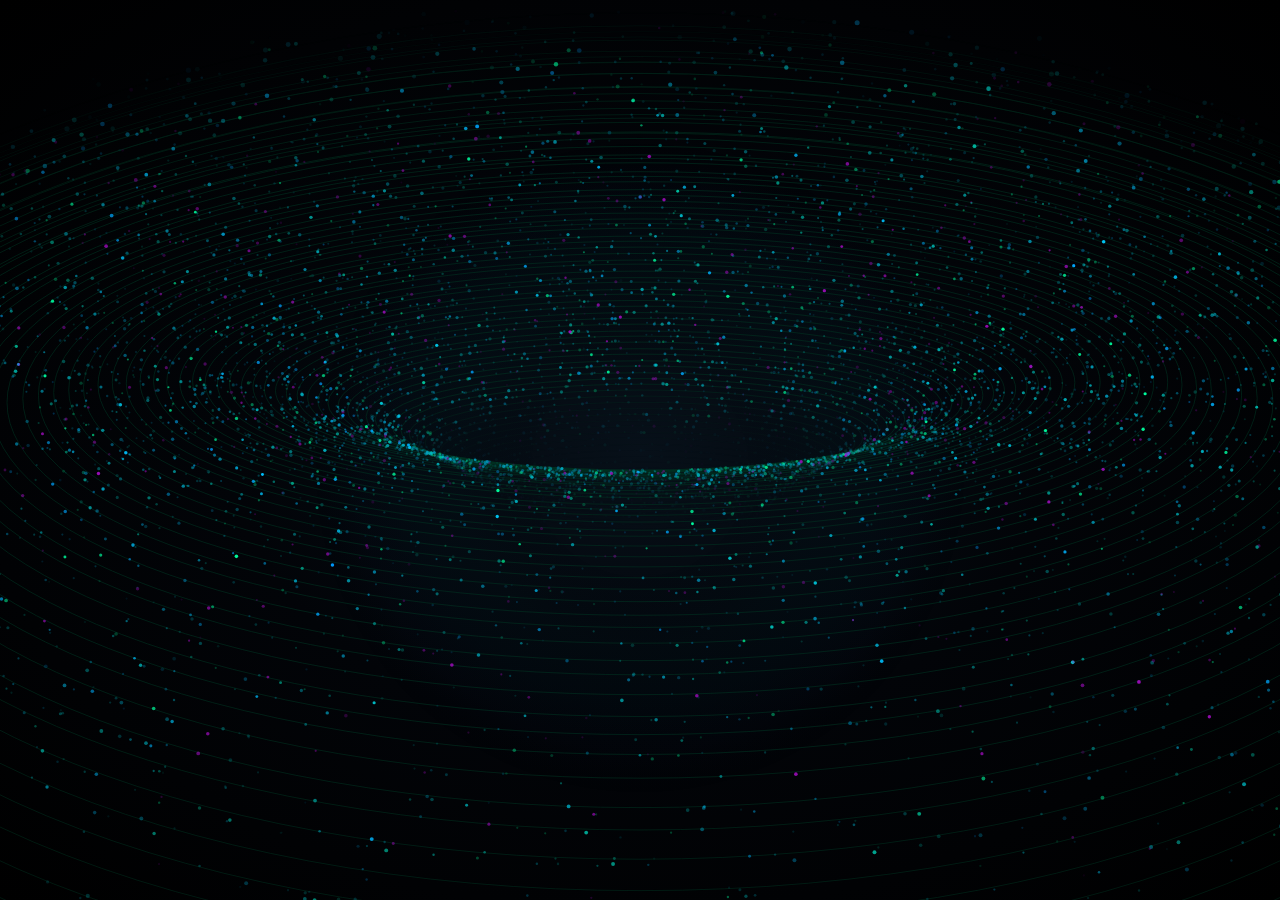
==== index.html @ e87ad93f "some comments added" ====
<!DOCTYPE html>
    <html lang="en">

    <head>
    <meta charset="UTF-8">

    <meta name="viewport" content="width=device-width, initial-scale=1.0">

    <title>Black Hole Space</title>

    <link rel="stylesheet" href="./style.css">
    </head>

    <body>

    <div id="space">

        <!-- Star field -->
        <canvas id="stars-canvas"></canvas>

        <!-- Black hole -->
        <black-hole>
        <canvas class="js-canvas"></canvas>
        </black-hole>

    </div>

    <script src="./script.js"></script>

    </body>

    </html>
---- style.css ----
html,
    body {
    width: 100%;
    height: 100%;

    margin: 0;
    padding: 0;

    overflow: hidden;

    background: #000;
    }

    #space {
    position: fixed;

    inset: 0;

    width: 100%;
    height: 100%;

    overflow: hidden;

    background:
        radial-gradient(ellipse at center,
        #071019 0%,
        #020408 45%,
        #000000 100%);
    }

    /*
    * Star layer
    */

    #stars-canvas {
    position: absolute;

    inset: 0;

    width: 100%;
    height: 100%;

    display: block;

    z-index: 0;

    pointer-events: none;
    }


    /*
    * Black hole layer
    */

    black-hole {
    position: absolute;

    inset: 0;

    width: 100%;
    height: 100%;

    display: block;

    overflow: hidden;

    z-index: 1;

    pointer-events: none;
    }

    black-hole canvas {
    display: block;

    width: 100%;
    height: 100%;
    }
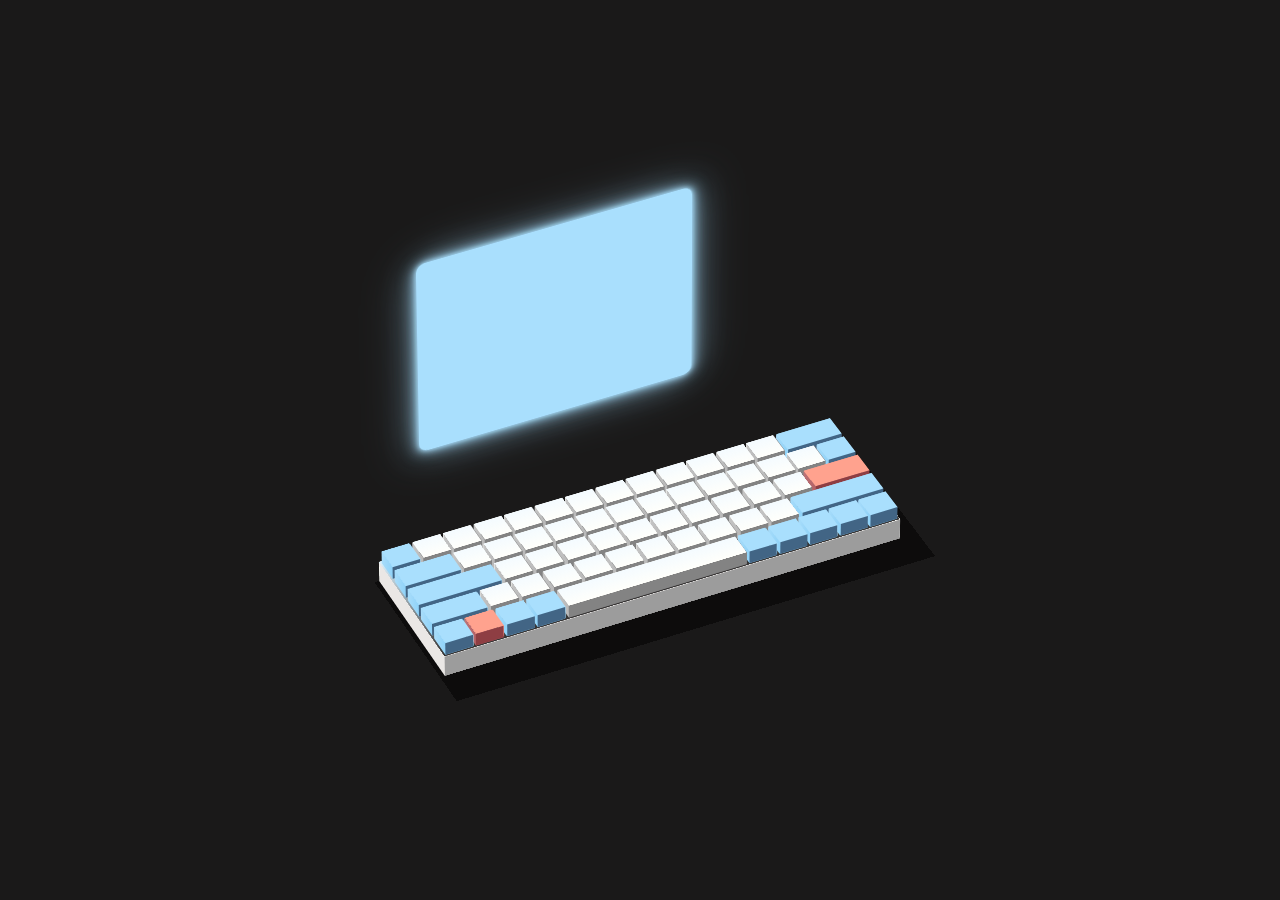
==== commit 3fe598a3: "seems good" ====
--- a/index.html
+++ b/index.html
@@ -1,32 +1,26 @@
 <!DOCTYPE html>
-    <html lang="en">
+<html lang="en">
+<head>
+  <meta charset="UTF-8">
+  <meta name="viewport" content="width=device-width, initial-scale=1.0">
+  <title>Keyboard - Type something</title>
+  <link rel="stylesheet" href="style.css">
+</head>
+<body>
+  <div class="main flex" id="m">
+    <div class="keyboard flex" id="k">
+      <div class="screen flex" id="s"></div>
+      <div class="keyboard__front face"></div>
+      <div class="keyboard__back face"></div>
+      <div class="keyboard__right face"></div>
+      <div class="keyboard__left face"></div>
+      <div class="keyboard__top face">
+        <div class="keys"><div class="key flex"><div class="key__front face--key-b3 face"></div><div class="key__back face--key-b1 face"></div><div class="key__right face--key-b1 face"></div><div class="key__left face--key-b2 face"></div><div class="key__top face--key-b1 face"></div><div class="key__bottom face--key-b2 face"></div></div><div class="key flex"><div class="key__front face"></div><div class="key__back face"></div><div class="key__right face"></div><div class="key__left face"></div><div class="key__top face"></div><div class="key__bottom face"></div></div><div class="key flex"><div class="key__front face"></div><div class="key__back face"></div><div class="key__right face"></div><div class="key__left face"></div><div class="key__top face"></div><div class="key__bottom face"></div></div><div class="key flex"><div class="key__front face"></div><div class="key__back face"></div><div class="key__right face"></div><div class="key__left face"></div><div class="key__top face"></div><div class="key__bottom face"></div></div><div class="key flex"><div class="key__front face"></div><div class="key__back face"></div><div class="key__right face"></div><div class="key__left face"></div><div class="key__top face"></div><div class="key__bottom face"></div></div><div class="key flex"><div class="key__front face"></div><div class="key__back face"></div><div class="key__right face"></div><div class="key__left face"></div><div class="key__top face"></div><div class="key__bottom face"></div></div><div class="key flex"><div class="key__front face"></div><div class="key__back face"></div><div class="key__right face"></div><div class="key__left face"></div><div class="key__top face"></div><div class="key__bottom face"></div></div><div class="key flex"><div class="key__front face"></div><div class="key__back face"></div><div class="key__right face"></div><div class="key__left face"></div><div class="key__top face"></div><div class="key__bottom face"></div></div><div class="key flex"><div class="key__front face"></div><div class="key__back face"></div><div class="key__right face"></div><div class="key__left face"></div><div class="key__top face"></div><div class="key__bottom face"></div></div><div class="key flex"><div class="key__front face"></div><div class="key__back face"></div><div class="key__right face"></div><div class="key__left face"></div><div class="key__top face"></div><div class="key__bottom face"></div></div><div class="key flex"><div class="key__front face"></div><div class="key__back face"></div><div class="key__right face"></div><div class="key__left face"></div><div class="key__top face"></div><div class="key__bottom face"></div></div><div class="key flex"><div class="key__front face"></div><div class="key__back face"></div><div class="key__right face"></div><div class="key__left face"></div><div class="key__top face"></div><div class="key__bottom face"></div></div><div class="key flex"><div class="key__front face"></div><div class="key__back face"></div><div class="key__right face"></div><div class="key__left face"></div><div class="key__top face"></div><div class="key__bottom face"></div></div><div class="key key--w2 flex"><div class="key__front key__front--w2 face--key-b3 face"></div><div class="key__back key__back--w2 face--key-b1 face"></div><div class="key__right key__right--w2 face--key-b1 face"></div><div class="key__left key__left--w2 face--key-b2 face"></div><div class="key__top key__top--w2 face--key-b1 face"></div><div class="key__bottom key__bottom--w2 face--key-b2 face"></div></div></div><div class="keys"><div class="key key--w2 flex"><div class="key__front key__front--w2 face--key-b3 face"></div><div class="key__back key__back--w2 face--key-b1 face"></div><div class="key__right key__right--w2 face--key-b1 face"></div><div class="key__left key__left--w2 face--key-b2 face"></div><div class="key__top key__top--w2 face--key-b1 face"></div><div class="key__bottom key__bottom--w2 face--key-b2 face"></div></div><div class="key flex"><div class="key__front face"></div><div class="key__back face"></div><div class="key__right face"></div><div class="key__left face"></div><div class="key__top face"></div><div class="key__bottom face"></div></div><div class="key flex"><div class="key__front face"></div><div class="key__back face"></div><div class="key__right face"></div><div class="key__left face"></div><div class="key__top face"></div><div class="key__bottom face"></div></div><div class="key flex"><div class="key__front face"></div><div class="key__back face"></div><div class="key__right face"></div><div class="key__left face"></div><div class="key__top face"></div><div class="key__bottom face"></div></div><div class="key flex"><div class="key__front face"></div><div class="key__back face"></div><div class="key__right face"></div><div class="key__left face"></div><div class="key__top face"></div><div class="key__bottom face"></div></div><div class="key flex"><div class="key__front face"></div><div class="key__back face"></div><div class="key__right face"></div><div class="key__left face"></div><div class="key__top face"></div><div class="key__bottom face"></div></div><div class="key flex"><div class="key__front face"></div><div class="key__back face"></div><div class="key__right face"></div><div class="key__left face"></div><div class="key__top face"></div><div class="key__bottom face"></div></div><div class="key flex"><div class="key__front face"></div><div class="key__back face"></div><div class="key__right face"></div><div class="key__left face"></div><div class="key__top face"></div><div class="key__bottom face"></div></div><div class="key flex"><div class="key__front face"></div><div class="key__back face"></div><div class="key__right face"></div><div class="key__left face"></div><div class="key__top face"></div><div class="key__bottom face"></div></div><div class="key flex"><div class="key__front face"></div><div class="key__back face"></div><div class="key__right face"></div><div class="key__left face"></div><div class="key__top face"></div><div class="key__bottom face"></div></div><div class="key flex"><div class="key__front face"></div><div class="key__back face"></div><div class="key__right face"></div><div class="key__left face"></div><div class="key__top face"></div><div class="key__bottom face"></div></div><div class="key flex"><div class="key__front face"></div><div class="key__back face"></div><div class="key__right face"></div><div class="key__left face"></div><div class="key__top face"></div><div class="key__bottom face"></div></div><div class="key flex"><div class="key__front face"></div><div class="key__back face"></div><div class="key__right face"></div><div class="key__left face"></div><div class="key__top face"></div><div class="key__bottom face"></div></div><div class="key flex"><div class="key__front face--key-b3 face"></div><div class="key__back face--key-b1 face"></div><div class="key__right face--key-b1 face"></div><div class="key__left face--key-b2 face"></div><div class="key__top face--key-b1 face"></div><div class="key__bottom face--key-b2 face"></div></div></div><div class="keys"><div class="key key--w3 flex"><div class="key__front key__front--w3 face--key-b3 face"></div><div class="key__back key__back--w3 face--key-b1 face"></div><div class="key__right key__right--w3 face--key-b1 face"></div><div class="key__left key__left--w3 face--key-b2 face"></div><div class="key__top key__top--w3 face--key-b1 face"></div><div class="key__bottom key__bottom--w3 face--key-b2 face"></div></div><div class="key flex"><div class="key__front face"></div><div class="key__back face"></div><div class="key__right face"></div><div class="key__left face"></div><div class="key__top face"></div><div class="key__bottom face"></div></div><div class="key flex"><div class="key__front face"></div><div class="key__back face"></div><div class="key__right face"></div><div class="key__left face"></div><div class="key__top face"></div><div class="key__bottom face"></div></div><div class="key flex"><div class="key__front face"></div><div class="key__back face"></div><div class="key__right face"></div><div class="key__left face"></div><div class="key__top face"></div><div class="key__bottom face"></div></div><div class="key flex"><div class="key__front face"></div><div class="key__back face"></div><div class="key__right face"></div><div class="key__left face"></div><div class="key__top face"></div><div class="key__bottom face"></div></div><div class="key flex"><div class="key__front face"></div><div class="key__back face"></div><div class="key__right face"></div><div class="key__left face"></div><div class="key__top face"></div><div class="key__bottom face"></div></div><div class="key flex"><div class="key__front face"></div><div class="key__back face"></div><div class="key__right face"></div><div class="key__left face"></div><div class="key__top face"></div><div class="key__bottom face"></div></div><div class="key flex"><div class="key__front face"></div><div class="key__back face"></div><div class="key__right face"></div><div class="key__left face"></div><div class="key__top face"></div><div class="key__bottom face"></div></div><div class="key flex"><div class="key__front face"></div><div class="key__back face"></div><div class="key__right face"></div><div class="key__left face"></div><div class="key__top face"></div><div class="key__bottom face"></div></div><div class="key flex"><div class="key__front face"></div><div class="key__back face"></div><div class="key__right face"></div><div class="key__left face"></div><div class="key__top face"></div><div class="key__bottom face"></div></div><div class="key flex"><div class="key__front face"></div><div class="key__back face"></div><div class="key__right face"></div><div class="key__left face"></div><div class="key__top face"></div><div class="key__bottom face"></div></div><div class="key key--w2 flex"><div class="key__front key__front--w2 face--key-o3 face"></div><div class="key__back key__back--w2 face--key-o1 face"></div><div class="key__right key__right--w2 face--key-o1 face"></div><div class="key__left key__left--w2 face--key-o2 face"></div><div class="key__top key__top--w2 face--key-o1 face"></div><div class="key__bottom key__bottom--w2 face--key-o2 face"></div></div></div><div class="keys"><div class="key key--w2 flex"><div class="key__front key__front--w2 face--key-b3 face"></div><div class="key__back key__back--w2 face--key-b1 face"></div><div class="key__right key__right--w2 face--key-b1 face"></div><div class="key__left key__left--w2 face--key-b2 face"></div><div class="key__top key__top--w2 face--key-b1 face"></div><div class="key__bottom key__bottom--w2 face--key-b2 face"></div></div><div class="key flex"><div class="key__front face"></div><div class="key__back face"></div><div class="key__right face"></div><div class="key__left face"></div><div class="key__top face"></div><div class="key__bottom face"></div></div><div class="key flex"><div class="key__front face"></div><div class="key__back face"></div><div class="key__right face"></div><div class="key__left face"></div><div class="key__top face"></div><div class="key__bottom face"></div></div><div class="key flex"><div class="key__front face"></div><div class="key__back face"></div><div class="key__right face"></div><div class="key__left face"></div><div class="key__top face"></div><div class="key__bottom face"></div></div><div class="key flex"><div class="key__front face"></div><div class="key__back face"></div><div class="key__right face"></div><div class="key__left face"></div><div class="key__top face"></div><div class="key__bottom face"></div></div><div class="key flex"><div class="key__front face"></div><div class="key__back face"></div><div class="key__right face"></div><div class="key__left face"></div><div class="key__top face"></div><div class="key__bottom face"></div></div><div class="key flex"><div class="key__front face"></div><div class="key__back face"></div><div class="key__right face"></div><div class="key__left face"></div><div class="key__top face"></div><div class="key__bottom face"></div></div><div class="key flex"><div class="key__front face"></div><div class="key__back face"></div><div class="key__right face"></div><div class="key__left face"></div><div class="key__top face"></div><div class="key__bottom face"></div></div><div class="key flex"><div class="key__front face"></div><div class="key__back face"></div><div class="key__right face"></div><div class="key__left face"></div><div class="key__top face"></div><div class="key__bottom face"></div></div><div class="key flex"><div class="key__front face"></div><div class="key__back face"></div><div class="key__right face"></div><div class="key__left face"></div><div class="key__top face"></div><div class="key__bottom face"></div></div><div class="key flex"><div class="key__front face"></div><div class="key__back face"></div><div class="key__right face"></div><div class="key__left face"></div><div class="key__top face"></div><div class="key__bottom face"></div></div><div class="key key--w3 flex"><div class="key__front key__front--w3 face--key-b3 face"></div><div class="key__back key__back--w3 face--key-b1 face"></div><div class="key__right key__right--w3 face--key-b1 face"></div><div class="key__left key__left--w3 face--key-b2 face"></div><div class="key__top key__top--w3 face--key-b1 face"></div><div class="key__bottom key__bottom--w3 face--key-b2 face"></div></div></div><div class="keys"><div class="key flex"><div class="key__front face--key-b3 face"></div><div class="key__back face--key-b1 face"></div><div class="key__right face--key-b1 face"></div><div class="key__left face--key-b2 face"></div><div class="key__top face--key-b1 face"></div><div class="key__bottom face--key-b2 face"></div></div><div class="key flex"><div class="key__front face--key-o3 face"></div><div class="key__back face--key-o1 face"></div><div class="key__right face--key-o1 face"></div><div class="key__left face--key-o2 face"></div><div class="key__top face--key-o1 face"></div><div class="key__bottom face--key-o2 face"></div></div><div class="key flex"><div class="key__front face--key-b3 face"></div><div class="key__back face--key-b1 face"></div><div class="key__right face--key-b1 face"></div><div class="key__left face--key-b2 face"></div><div class="key__top face--key-b1 face"></div><div class="key__bottom face--key-b2 face"></div></div><div class="key flex"><div class="key__front face--key-b3 face"></div><div class="key__back face--key-b1 face"></div><div class="key__right face--key-b1 face"></div><div class="key__left face--key-b2 face"></div><div class="key__top face--key-b1 face"></div><div class="key__bottom face--key-b2 face"></div></div><div class="key key--w6 flex"><div class="key__front key__front--w6 face"></div><div class="key__back key__back--w6 face"></div><div class="key__right key__right--w6 face"></div><div class="key__left key__left--w6 face"></div><div class="key__top key__top--w6 face"></div><div class="key__bottom key__bottom--w6 face"></div></div><div class="key flex"><div class="key__front face--key-b3 face"></div><div class="key__back face--key-b1 face"></div><div class="key__right face--key-b1 face"></div><div class="key__left face--key-b2 face"></div><div class="key__top face--key-b1 face"></div><div class="key__bottom face--key-b2 face"></div></div><div class="key flex"><div class="key__front face--key-b3 face"></div><div class="key__back face--key-b1 face"></div><div class="key__right face--key-b1 face"></div><div class="key__left face--key-b2 face"></div><div class="key__top face--key-b1 face"></div><div class="key__bottom face--key-b2 face"></div></div><div class="key flex"><div class="key__front face--key-b3 face"></div><div class="key__back face--key-b1 face"></div><div class="key__right face--key-b1 face"></div><div class="key__left face--key-b2 face"></div><div class="key__top face--key-b1 face"></div><div class="key__bottom face--key-b2 face"></div></div><div class="key flex"><div class="key__front face--key-b3 face"></div><div class="key__back face--key-b1 face"></div><div class="key__right face--key-b1 face"></div><div class="key__left face--key-b2 face"></div><div class="key__top face--key-b1 face"></div><div class="key__bottom face--key-b2 face"></div></div><div class="key flex"><div class="key__front face--key-b3 face"></div><div class="key__back face--key-b1 face"></div><div class="key__right face--key-b1 face"></div><div class="key__left face--key-b2 face"></div><div class="key__top face--key-b1 face"></div><div class="key__bottom face--key-b2 face"></div></div></div>
+      </div>
+      <div class="keyboard__bottom face"></div>
+    </div>
+  </div>
+  <script src="script.js"></script>
+</body>
+</html>
 
-    <head>
-    <meta charset="UTF-8">
-
-    <meta name="viewport" content="width=device-width, initial-scale=1.0">
-
-    <title>Black Hole Space</title>
-
-    <link rel="stylesheet" href="./style.css">
-    </head>
-
-    <body>
-
-    <div id="space">
-
-        <!-- Star field -->
-        <canvas id="stars-canvas"></canvas>
-
-        <!-- Black hole -->
-        <black-hole>
-        <canvas class="js-canvas"></canvas>
-        </black-hole>
-
-    </div>
-
-    <script src="./script.js"></script>
-
-    </body>
-
-    </html>
--- a/style.css
+++ b/style.css
@@ -1,77 +1,51 @@
-html,
-    body {
-    width: 100%;
-    height: 100%;
+/* Compiled from the original CodePen SCSS without changing its design. */
+*, *::after, *::before { margin: 0; padding: 0; box-sizing: border-box; transform-style: preserve-3d; }
+body { width: 100%; height: 100vh; display: flex; justify-content: center; align-items: center; background-color: #1a1919; overflow: hidden; font-family: sans-serif; font-weight: bolder; color: rgba(7, 71, 76, 0.7); text-transform: uppercase; letter-spacing: 2px; }
+.main { width: 800px; height: 600px; position: relative; cursor: pointer; margin-top: 200px; }
+@media(max-width: 1000px){ .main{ transform: scale(.75); } }
+@media(max-width: 800px){ .main{ transform: scale(.5); } }
+@media(max-width: 700px){ .main{ transform: scale(.4); } }
+@media(max-width: 500px){ .main{ transform: scale(.3); } }
+.flex { display: flex; justify-content: center; align-items: center; }
+.face { position: absolute; }
+.screen { width: 303.030303px; height: 240px; transform: translateZ(100px) translateY(-200px) translateZ(50px) rotateX(270deg); background-color: #A9DFFD; border-radius: 10px; box-shadow: 0 0 5px rgba(169,223,253,.8),0 0 10px rgba(169,223,253,.7),0 0 15px rgba(169,223,253,.6),0 0 20px rgba(169,223,253,.5),0 0 40px rgba(169,223,253,.4),0 0 60px rgba(169,223,253,.3); animation: screen 1s ease-in alternate infinite; }
+.keyboard { width: 500px; height: 160px; transform: perspective(10000px) rotateX(50deg) rotateZ(-25deg); }
+.keyboard__front { width: 500px; height: 25px; transform: rotateX(-90deg) translateZ(80px); background-color: #9C9C9C; }
+.keyboard__back { width: 500px; height: 25px; transform: rotateX(90deg) translateZ(80px); background-color: #FFFFFB; }
+.keyboard__top { display:flex; flex-direction:column; justify-content:space-around; width:500px; height:160px; transform:rotateY(0deg) translateZ(12.5px); background-image:linear-gradient(to bottom,#dbf2fe,#343232); }
+.keyboard__bottom { width:500px; height:160px; transform:rotateY(180deg) translateZ(12.5px); background-color:#EAE7E5; box-shadow:-20px 40px 0 #0d0c0c,0 40px 0 #0d0c0c,5px 0 0 #0d0c0c,5px 40px 0 #0d0c0c; }
+.keyboard__right { width:25px; height:160px; transform:rotateY(90deg) translateZ(250px); background-color:#FFFFFB; }
+.keyboard__left { width:25px; height:160px; transform:rotateY(90deg) translateZ(-250px); background-color:#EAE7E5; }
+.keys { display:flex; justify-content:space-between; flex-wrap:wrap; width:100%; transform:translateZ(7.5px); padding:0 2px; }
+.key { width:30px; height:27px; transition:.05s ease; }
+.key--w2 { width:60px; }
+.key--w3 { width:90px; }
+.key--w6 { width:195px; }
+.key__front { width:30px; height:15px; transform:rotateX(-90deg) translateZ(13.5px); background-color:#838383; }
+.key__front--w2 { width:60px; }.key__front--w3 { width:90px; }.key__front--w6 { width:195px; }
+.key__back { width:30px; height:15px; transform:rotateX(90deg) translateZ(13.5px); background-color:#FFFFFB; }
+.key__back--w2 { width:60px; }.key__back--w3 { width:90px; }.key__back--w6 { width:195px; }
+.key__top { width:30px; height:27px; transform:rotateY(0deg) translateZ(7.5px); background-color:#FFFFFB; background-image:linear-gradient(to bottom,#f4fbff,#FFFFFB); }
+.key__top--w2 { width:60px; }.key__top--w3 { width:90px; }.key__top--w6 { width:195px; }
+.key__bottom { width:30px; height:27px; transform:rotateY(180deg) translateZ(7.5px); background-color:#838383; }
+.key__bottom--w2 { width:60px; }.key__bottom--w3 { width:90px; }.key__bottom--w6 { width:195px; }
+.key__right { width:15px; height:27px; transform:rotateY(90deg) translateZ(15px); background-color:#838383; }
+.key__right--w2 { transform:rotateY(90deg) translateZ(30px); }.key__right--w3 { transform:rotateY(90deg) translateZ(45px); }.key__right--w6 { transform:rotateY(90deg) translateZ(97.5px); }
+.key__left { width:15px; height:27px; transform:rotateY(90deg) translateZ(-15px); background-image:linear-gradient(to bottom,#c5c5c5,#b8b8b8); }
+.key__left--w2 { transform:rotateY(90deg) translateZ(-30px); }.key__left--w3 { transform:rotateY(90deg) translateZ(-45px); }.key__left--w6 { transform:rotateY(90deg) translateZ(-97.5px); }
+.face--key-b1 { background:#A9DFFD; }
+.face--key-b2 { background-image:linear-gradient(to bottom,#a7dcfa,#8FD2F8); }
+.face--key-b3 { background-color:#426585; }
+.face--key-o1 { background:#FFA28E; }
+.face--key-o2 { background-image:linear-gradient(to bottom,#bc7377,#B46266); }
+.face--key-o3 { background-color:#8E3E43; }
+.key--down { display:flex; justify-content:center; align-items:center; transform:translateZ(-5px); transition:.05s ease; }
+.key--down > .key__top { background:#ffccc1; }
+.screen {
+    user-select: none;
+    -webkit-user-select: none;
+    -moz-user-select: none;
+    -ms-user-select: none;
+}
+@keyframes screen { 0%,90%,96%{background-color:#A9DFFD;} 93%,100%{background-color:rgba(143,210,248,.8);} }
 
-    margin: 0;
-    padding: 0;
-
-    overflow: hidden;
-
-    background: #000;
-    }
-
-    #space {
-    position: fixed;
-
-    inset: 0;
-
-    width: 100%;
-    height: 100%;
-
-    overflow: hidden;
-
-    background:
-        radial-gradient(ellipse at center,
-        #071019 0%,
-        #020408 45%,
-        #000000 100%);
-    }
-
-    /*
-    * Star layer
-    */
-
-    #stars-canvas {
-    position: absolute;
-
-    inset: 0;
-
-    width: 100%;
-    height: 100%;
-
-    display: block;
-
-    z-index: 0;
-
-    pointer-events: none;
-    }
-
-
-    /*
-    * Black hole layer
-    */
-
-    black-hole {
-    position: absolute;
-
-    inset: 0;
-
-    width: 100%;
-    height: 100%;
-
-    display: block;
-
-    overflow: hidden;
-
-    z-index: 1;
-
-    pointer-events: none;
-    }
-
-    black-hole canvas {
-    display: block;
-
-    width: 100%;
-    height: 100%;
-    }
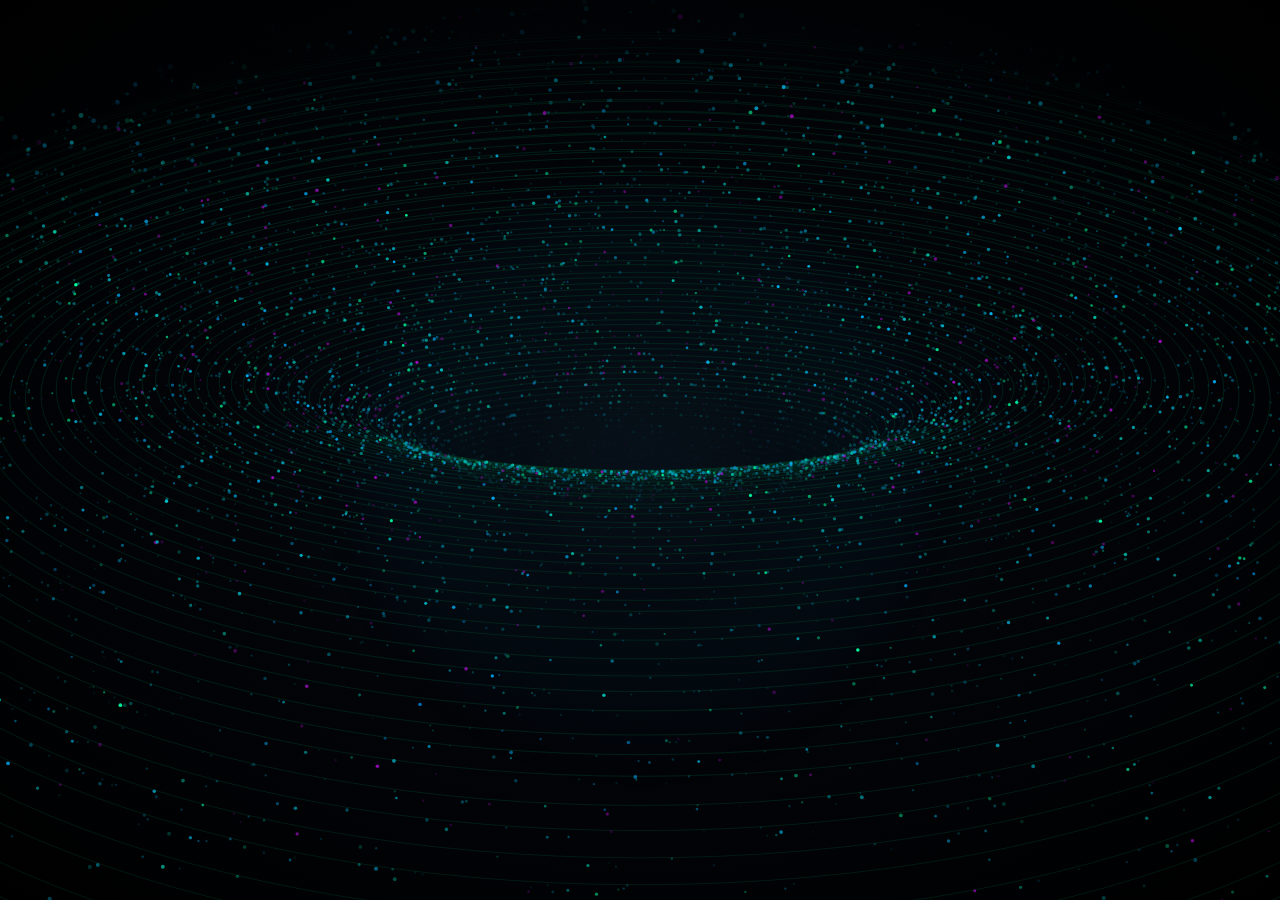
==== commit fbf7b731: "unused deps removed" ====
--- a/index.html
+++ b/index.html
@@ -1,26 +1,32 @@
 <!DOCTYPE html>
-<html lang="en">
-<head>
-  <meta charset="UTF-8">
-  <meta name="viewport" content="width=device-width, initial-scale=1.0">
-  <title>Keyboard - Type something</title>
-  <link rel="stylesheet" href="style.css">
-</head>
-<body>
-  <div class="main flex" id="m">
-    <div class="keyboard flex" id="k">
-      <div class="screen flex" id="s"></div>
-      <div class="keyboard__front face"></div>
-      <div class="keyboard__back face"></div>
-      <div class="keyboard__right face"></div>
-      <div class="keyboard__left face"></div>
-      <div class="keyboard__top face">
-        <div class="keys"><div class="key flex"><div class="key__front face--key-b3 face"></div><div class="key__back face--key-b1 face"></div><div class="key__right face--key-b1 face"></div><div class="key__left face--key-b2 face"></div><div class="key__top face--key-b1 face"></div><div class="key__bottom face--key-b2 face"></div></div><div class="key flex"><div class="key__front face"></div><div class="key__back face"></div><div class="key__right face"></div><div class="key__left face"></div><div class="key__top face"></div><div class="key__bottom face"></div></div><div class="key flex"><div class="key__front face"></div><div class="key__back face"></div><div class="key__right face"></div><div class="key__left face"></div><div class="key__top face"></div><div class="key__bottom face"></div></div><div class="key flex"><div class="key__front face"></div><div class="key__back face"></div><div class="key__right face"></div><div class="key__left face"></div><div class="key__top face"></div><div class="key__bottom face"></div></div><div class="key flex"><div class="key__front face"></div><div class="key__back face"></div><div class="key__right face"></div><div class="key__left face"></div><div class="key__top face"></div><div class="key__bottom face"></div></div><div class="key flex"><div class="key__front face"></div><div class="key__back face"></div><div class="key__right face"></div><div class="key__left face"></div><div class="key__top face"></div><div class="key__bottom face"></div></div><div class="key flex"><div class="key__front face"></div><div class="key__back face"></div><div class="key__right face"></div><div class="key__left face"></div><div class="key__top face"></div><div class="key__bottom face"></div></div><div class="key flex"><div class="key__front face"></div><div class="key__back face"></div><div class="key__right face"></div><div class="key__left face"></div><div class="key__top face"></div><div class="key__bottom face"></div></div><div class="key flex"><div class="key__front face"></div><div class="key__back face"></div><div class="key__right face"></div><div class="key__left face"></div><div class="key__top face"></div><div class="key__bottom face"></div></div><div class="key flex"><div class="key__front face"></div><div class="key__back face"></div><div class="key__right face"></div><div class="key__left face"></div><div class="key__top face"></div><div class="key__bottom face"></div></div><div class="key flex"><div class="key__front face"></div><div class="key__back face"></div><div class="key__right face"></div><div class="key__left face"></div><div class="key__top face"></div><div class="key__bottom face"></div></div><div class="key flex"><div class="key__front face"></div><div class="key__back face"></div><div class="key__right face"></div><div class="key__left face"></div><div class="key__top face"></div><div class="key__bottom face"></div></div><div class="key flex"><div class="key__front face"></div><div class="key__back face"></div><div class="key__right face"></div><div class="key__left face"></div><div class="key__top face"></div><div class="key__bottom face"></div></div><div class="key key--w2 flex"><div class="key__front key__front--w2 face--key-b3 face"></div><div class="key__back key__back--w2 face--key-b1 face"></div><div class="key__right key__right--w2 face--key-b1 face"></div><div class="key__left key__left--w2 face--key-b2 face"></div><div class="key__top key__top--w2 face--key-b1 face"></div><div class="key__bottom key__bottom--w2 face--key-b2 face"></div></div></div><div class="keys"><div class="key key--w2 flex"><div class="key__front key__front--w2 face--key-b3 face"></div><div class="key__back key__back--w2 face--key-b1 face"></div><div class="key__right key__right--w2 face--key-b1 face"></div><div class="key__left key__left--w2 face--key-b2 face"></div><div class="key__top key__top--w2 face--key-b1 face"></div><div class="key__bottom key__bottom--w2 face--key-b2 face"></div></div><div class="key flex"><div class="key__front face"></div><div class="key__back face"></div><div class="key__right face"></div><div class="key__left face"></div><div class="key__top face"></div><div class="key__bottom face"></div></div><div class="key flex"><div class="key__front face"></div><div class="key__back face"></div><div class="key__right face"></div><div class="key__left face"></div><div class="key__top face"></div><div class="key__bottom face"></div></div><div class="key flex"><div class="key__front face"></div><div class="key__back face"></div><div class="key__right face"></div><div class="key__left face"></div><div class="key__top face"></div><div class="key__bottom face"></div></div><div class="key flex"><div class="key__front face"></div><div class="key__back face"></div><div class="key__right face"></div><div class="key__left face"></div><div class="key__top face"></div><div class="key__bottom face"></div></div><div class="key flex"><div class="key__front face"></div><div class="key__back face"></div><div class="key__right face"></div><div class="key__left face"></div><div class="key__top face"></div><div class="key__bottom face"></div></div><div class="key flex"><div class="key__front face"></div><div class="key__back face"></div><div class="key__right face"></div><div class="key__left face"></div><div class="key__top face"></div><div class="key__bottom face"></div></div><div class="key flex"><div class="key__front face"></div><div class="key__back face"></div><div class="key__right face"></div><div class="key__left face"></div><div class="key__top face"></div><div class="key__bottom face"></div></div><div class="key flex"><div class="key__front face"></div><div class="key__back face"></div><div class="key__right face"></div><div class="key__left face"></div><div class="key__top face"></div><div class="key__bottom face"></div></div><div class="key flex"><div class="key__front face"></div><div class="key__back face"></div><div class="key__right face"></div><div class="key__left face"></div><div class="key__top face"></div><div class="key__bottom face"></div></div><div class="key flex"><div class="key__front face"></div><div class="key__back face"></div><div class="key__right face"></div><div class="key__left face"></div><div class="key__top face"></div><div class="key__bottom face"></div></div><div class="key flex"><div class="key__front face"></div><div class="key__back face"></div><div class="key__right face"></div><div class="key__left face"></div><div class="key__top face"></div><div class="key__bottom face"></div></div><div class="key flex"><div class="key__front face"></div><div class="key__back face"></div><div class="key__right face"></div><div class="key__left face"></div><div class="key__top face"></div><div class="key__bottom face"></div></div><div class="key flex"><div class="key__front face--key-b3 face"></div><div class="key__back face--key-b1 face"></div><div class="key__right face--key-b1 face"></div><div class="key__left face--key-b2 face"></div><div class="key__top face--key-b1 face"></div><div class="key__bottom face--key-b2 face"></div></div></div><div class="keys"><div class="key key--w3 flex"><div class="key__front key__front--w3 face--key-b3 face"></div><div class="key__back key__back--w3 face--key-b1 face"></div><div class="key__right key__right--w3 face--key-b1 face"></div><div class="key__left key__left--w3 face--key-b2 face"></div><div class="key__top key__top--w3 face--key-b1 face"></div><div class="key__bottom key__bottom--w3 face--key-b2 face"></div></div><div class="key flex"><div class="key__front face"></div><div class="key__back face"></div><div class="key__right face"></div><div class="key__left face"></div><div class="key__top face"></div><div class="key__bottom face"></div></div><div class="key flex"><div class="key__front face"></div><div class="key__back face"></div><div class="key__right face"></div><div class="key__left face"></div><div class="key__top face"></div><div class="key__bottom face"></div></div><div class="key flex"><div class="key__front face"></div><div class="key__back face"></div><div class="key__right face"></div><div class="key__left face"></div><div class="key__top face"></div><div class="key__bottom face"></div></div><div class="key flex"><div class="key__front face"></div><div class="key__back face"></div><div class="key__right face"></div><div class="key__left face"></div><div class="key__top face"></div><div class="key__bottom face"></div></div><div class="key flex"><div class="key__front face"></div><div class="key__back face"></div><div class="key__right face"></div><div class="key__left face"></div><div class="key__top face"></div><div class="key__bottom face"></div></div><div class="key flex"><div class="key__front face"></div><div class="key__back face"></div><div class="key__right face"></div><div class="key__left face"></div><div class="key__top face"></div><div class="key__bottom face"></div></div><div class="key flex"><div class="key__front face"></div><div class="key__back face"></div><div class="key__right face"></div><div class="key__left face"></div><div class="key__top face"></div><div class="key__bottom face"></div></div><div class="key flex"><div class="key__front face"></div><div class="key__back face"></div><div class="key__right face"></div><div class="key__left face"></div><div class="key__top face"></div><div class="key__bottom face"></div></div><div class="key flex"><div class="key__front face"></div><div class="key__back face"></div><div class="key__right face"></div><div class="key__left face"></div><div class="key__top face"></div><div class="key__bottom face"></div></div><div class="key flex"><div class="key__front face"></div><div class="key__back face"></div><div class="key__right face"></div><div class="key__left face"></div><div class="key__top face"></div><div class="key__bottom face"></div></div><div class="key key--w2 flex"><div class="key__front key__front--w2 face--key-o3 face"></div><div class="key__back key__back--w2 face--key-o1 face"></div><div class="key__right key__right--w2 face--key-o1 face"></div><div class="key__left key__left--w2 face--key-o2 face"></div><div class="key__top key__top--w2 face--key-o1 face"></div><div class="key__bottom key__bottom--w2 face--key-o2 face"></div></div></div><div class="keys"><div class="key key--w2 flex"><div class="key__front key__front--w2 face--key-b3 face"></div><div class="key__back key__back--w2 face--key-b1 face"></div><div class="key__right key__right--w2 face--key-b1 face"></div><div class="key__left key__left--w2 face--key-b2 face"></div><div class="key__top key__top--w2 face--key-b1 face"></div><div class="key__bottom key__bottom--w2 face--key-b2 face"></div></div><div class="key flex"><div class="key__front face"></div><div class="key__back face"></div><div class="key__right face"></div><div class="key__left face"></div><div class="key__top face"></div><div class="key__bottom face"></div></div><div class="key flex"><div class="key__front face"></div><div class="key__back face"></div><div class="key__right face"></div><div class="key__left face"></div><div class="key__top face"></div><div class="key__bottom face"></div></div><div class="key flex"><div class="key__front face"></div><div class="key__back face"></div><div class="key__right face"></div><div class="key__left face"></div><div class="key__top face"></div><div class="key__bottom face"></div></div><div class="key flex"><div class="key__front face"></div><div class="key__back face"></div><div class="key__right face"></div><div class="key__left face"></div><div class="key__top face"></div><div class="key__bottom face"></div></div><div class="key flex"><div class="key__front face"></div><div class="key__back face"></div><div class="key__right face"></div><div class="key__left face"></div><div class="key__top face"></div><div class="key__bottom face"></div></div><div class="key flex"><div class="key__front face"></div><div class="key__back face"></div><div class="key__right face"></div><div class="key__left face"></div><div class="key__top face"></div><div class="key__bottom face"></div></div><div class="key flex"><div class="key__front face"></div><div class="key__back face"></div><div class="key__right face"></div><div class="key__left face"></div><div class="key__top face"></div><div class="key__bottom face"></div></div><div class="key flex"><div class="key__front face"></div><div class="key__back face"></div><div class="key__right face"></div><div class="key__left face"></div><div class="key__top face"></div><div class="key__bottom face"></div></div><div class="key flex"><div class="key__front face"></div><div class="key__back face"></div><div class="key__right face"></div><div class="key__left face"></div><div class="key__top face"></div><div class="key__bottom face"></div></div><div class="key flex"><div class="key__front face"></div><div class="key__back face"></div><div class="key__right face"></div><div class="key__left face"></div><div class="key__top face"></div><div class="key__bottom face"></div></div><div class="key key--w3 flex"><div class="key__front key__front--w3 face--key-b3 face"></div><div class="key__back key__back--w3 face--key-b1 face"></div><div class="key__right key__right--w3 face--key-b1 face"></div><div class="key__left key__left--w3 face--key-b2 face"></div><div class="key__top key__top--w3 face--key-b1 face"></div><div class="key__bottom key__bottom--w3 face--key-b2 face"></div></div></div><div class="keys"><div class="key flex"><div class="key__front face--key-b3 face"></div><div class="key__back face--key-b1 face"></div><div class="key__right face--key-b1 face"></div><div class="key__left face--key-b2 face"></div><div class="key__top face--key-b1 face"></div><div class="key__bottom face--key-b2 face"></div></div><div class="key flex"><div class="key__front face--key-o3 face"></div><div class="key__back face--key-o1 face"></div><div class="key__right face--key-o1 face"></div><div class="key__left face--key-o2 face"></div><div class="key__top face--key-o1 face"></div><div class="key__bottom face--key-o2 face"></div></div><div class="key flex"><div class="key__front face--key-b3 face"></div><div class="key__back face--key-b1 face"></div><div class="key__right face--key-b1 face"></div><div class="key__left face--key-b2 face"></div><div class="key__top face--key-b1 face"></div><div class="key__bottom face--key-b2 face"></div></div><div class="key flex"><div class="key__front face--key-b3 face"></div><div class="key__back face--key-b1 face"></div><div class="key__right face--key-b1 face"></div><div class="key__left face--key-b2 face"></div><div class="key__top face--key-b1 face"></div><div class="key__bottom face--key-b2 face"></div></div><div class="key key--w6 flex"><div class="key__front key__front--w6 face"></div><div class="key__back key__back--w6 face"></div><div class="key__right key__right--w6 face"></div><div class="key__left key__left--w6 face"></div><div class="key__top key__top--w6 face"></div><div class="key__bottom key__bottom--w6 face"></div></div><div class="key flex"><div class="key__front face--key-b3 face"></div><div class="key__back face--key-b1 face"></div><div class="key__right face--key-b1 face"></div><div class="key__left face--key-b2 face"></div><div class="key__top face--key-b1 face"></div><div class="key__bottom face--key-b2 face"></div></div><div class="key flex"><div class="key__front face--key-b3 face"></div><div class="key__back face--key-b1 face"></div><div class="key__right face--key-b1 face"></div><div class="key__left face--key-b2 face"></div><div class="key__top face--key-b1 face"></div><div class="key__bottom face--key-b2 face"></div></div><div class="key flex"><div class="key__front face--key-b3 face"></div><div class="key__back face--key-b1 face"></div><div class="key__right face--key-b1 face"></div><div class="key__left face--key-b2 face"></div><div class="key__top face--key-b1 face"></div><div class="key__bottom face--key-b2 face"></div></div><div class="key flex"><div class="key__front face--key-b3 face"></div><div class="key__back face--key-b1 face"></div><div class="key__right face--key-b1 face"></div><div class="key__left face--key-b2 face"></div><div class="key__top face--key-b1 face"></div><div class="key__bottom face--key-b2 face"></div></div><div class="key flex"><div class="key__front face--key-b3 face"></div><div class="key__back face--key-b1 face"></div><div class="key__right face--key-b1 face"></div><div class="key__left face--key-b2 face"></div><div class="key__top face--key-b1 face"></div><div class="key__bottom face--key-b2 face"></div></div></div>
-      </div>
-      <div class="keyboard__bottom face"></div>
+    <html lang="en">
+
+    <head>
+    <meta charset="UTF-8">
+
+    <meta name="viewport" content="width=device-width, initial-scale=1.0">
+
+    <title>Black Hole Space</title>
+
+    <link rel="stylesheet" href="./style.css">
+    </head>
+
+    <body>
+
+    <div id="space">
+
+        <!-- Star field -->
+        <canvas id="stars-canvas"></canvas>
+
+        <!-- Black hole -->
+        <black-hole>
+        <canvas class="js-canvas"></canvas>
+        </black-hole>
+
     </div>
-  </div>
-  <script src="script.js"></script>
-</body>
-</html>
 
+    <script src="./script.js"></script>
+
+    </body>
+
+    </html>
--- a/style.css
+++ b/style.css
@@ -1,51 +1,77 @@
-/* Compiled from the original CodePen SCSS without changing its design. */
-*, *::after, *::before { margin: 0; padding: 0; box-sizing: border-box; transform-style: preserve-3d; }
-body { width: 100%; height: 100vh; display: flex; justify-content: center; align-items: center; background-color: #1a1919; overflow: hidden; font-family: sans-serif; font-weight: bolder; color: rgba(7, 71, 76, 0.7); text-transform: uppercase; letter-spacing: 2px; }
-.main { width: 800px; height: 600px; position: relative; cursor: pointer; margin-top: 200px; }
-@media(max-width: 1000px){ .main{ transform: scale(.75); } }
-@media(max-width: 800px){ .main{ transform: scale(.5); } }
-@media(max-width: 700px){ .main{ transform: scale(.4); } }
-@media(max-width: 500px){ .main{ transform: scale(.3); } }
-.flex { display: flex; justify-content: center; align-items: center; }
-.face { position: absolute; }
-.screen { width: 303.030303px; height: 240px; transform: translateZ(100px) translateY(-200px) translateZ(50px) rotateX(270deg); background-color: #A9DFFD; border-radius: 10px; box-shadow: 0 0 5px rgba(169,223,253,.8),0 0 10px rgba(169,223,253,.7),0 0 15px rgba(169,223,253,.6),0 0 20px rgba(169,223,253,.5),0 0 40px rgba(169,223,253,.4),0 0 60px rgba(169,223,253,.3); animation: screen 1s ease-in alternate infinite; }
-.keyboard { width: 500px; height: 160px; transform: perspective(10000px) rotateX(50deg) rotateZ(-25deg); }
-.keyboard__front { width: 500px; height: 25px; transform: rotateX(-90deg) translateZ(80px); background-color: #9C9C9C; }
-.keyboard__back { width: 500px; height: 25px; transform: rotateX(90deg) translateZ(80px); background-color: #FFFFFB; }
-.keyboard__top { display:flex; flex-direction:column; justify-content:space-around; width:500px; height:160px; transform:rotateY(0deg) translateZ(12.5px); background-image:linear-gradient(to bottom,#dbf2fe,#343232); }
-.keyboard__bottom { width:500px; height:160px; transform:rotateY(180deg) translateZ(12.5px); background-color:#EAE7E5; box-shadow:-20px 40px 0 #0d0c0c,0 40px 0 #0d0c0c,5px 0 0 #0d0c0c,5px 40px 0 #0d0c0c; }
-.keyboard__right { width:25px; height:160px; transform:rotateY(90deg) translateZ(250px); background-color:#FFFFFB; }
-.keyboard__left { width:25px; height:160px; transform:rotateY(90deg) translateZ(-250px); background-color:#EAE7E5; }
-.keys { display:flex; justify-content:space-between; flex-wrap:wrap; width:100%; transform:translateZ(7.5px); padding:0 2px; }
-.key { width:30px; height:27px; transition:.05s ease; }
-.key--w2 { width:60px; }
-.key--w3 { width:90px; }
-.key--w6 { width:195px; }
-.key__front { width:30px; height:15px; transform:rotateX(-90deg) translateZ(13.5px); background-color:#838383; }
-.key__front--w2 { width:60px; }.key__front--w3 { width:90px; }.key__front--w6 { width:195px; }
-.key__back { width:30px; height:15px; transform:rotateX(90deg) translateZ(13.5px); background-color:#FFFFFB; }
-.key__back--w2 { width:60px; }.key__back--w3 { width:90px; }.key__back--w6 { width:195px; }
-.key__top { width:30px; height:27px; transform:rotateY(0deg) translateZ(7.5px); background-color:#FFFFFB; background-image:linear-gradient(to bottom,#f4fbff,#FFFFFB); }
-.key__top--w2 { width:60px; }.key__top--w3 { width:90px; }.key__top--w6 { width:195px; }
-.key__bottom { width:30px; height:27px; transform:rotateY(180deg) translateZ(7.5px); background-color:#838383; }
-.key__bottom--w2 { width:60px; }.key__bottom--w3 { width:90px; }.key__bottom--w6 { width:195px; }
-.key__right { width:15px; height:27px; transform:rotateY(90deg) translateZ(15px); background-color:#838383; }
-.key__right--w2 { transform:rotateY(90deg) translateZ(30px); }.key__right--w3 { transform:rotateY(90deg) translateZ(45px); }.key__right--w6 { transform:rotateY(90deg) translateZ(97.5px); }
-.key__left { width:15px; height:27px; transform:rotateY(90deg) translateZ(-15px); background-image:linear-gradient(to bottom,#c5c5c5,#b8b8b8); }
-.key__left--w2 { transform:rotateY(90deg) translateZ(-30px); }.key__left--w3 { transform:rotateY(90deg) translateZ(-45px); }.key__left--w6 { transform:rotateY(90deg) translateZ(-97.5px); }
-.face--key-b1 { background:#A9DFFD; }
-.face--key-b2 { background-image:linear-gradient(to bottom,#a7dcfa,#8FD2F8); }
-.face--key-b3 { background-color:#426585; }
-.face--key-o1 { background:#FFA28E; }
-.face--key-o2 { background-image:linear-gradient(to bottom,#bc7377,#B46266); }
-.face--key-o3 { background-color:#8E3E43; }
-.key--down { display:flex; justify-content:center; align-items:center; transform:translateZ(-5px); transition:.05s ease; }
-.key--down > .key__top { background:#ffccc1; }
-.screen {
-    user-select: none;
-    -webkit-user-select: none;
-    -moz-user-select: none;
-    -ms-user-select: none;
-}
-@keyframes screen { 0%,90%,96%{background-color:#A9DFFD;} 93%,100%{background-color:rgba(143,210,248,.8);} }
+html,
+    body {
+    width: 100%;
+    height: 100%;
 
+    margin: 0;
+    padding: 0;
+
+    overflow: hidden;
+
+    background: #000;
+    }
+
+    #space {
+    position: fixed;
+
+    inset: 0;
+
+    width: 100%;
+    height: 100%;
+
+    overflow: hidden;
+
+    background:
+        radial-gradient(ellipse at center,
+        #071019 0%,
+        #020408 45%,
+        #000000 100%);
+    }
+
+    /*
+    * Star layer
+    */
+
+    #stars-canvas {
+    position: absolute;
+
+    inset: 0;
+
+    width: 100%;
+    height: 100%;
+
+    display: block;
+
+    z-index: 0;
+
+    pointer-events: none;
+    }
+
+
+    /*
+    * Black hole layer
+    */
+
+    black-hole {
+    position: absolute;
+
+    inset: 0;
+
+    width: 100%;
+    height: 100%;
+
+    display: block;
+
+    overflow: hidden;
+
+    z-index: 1;
+
+    pointer-events: none;
+    }
+
+    black-hole canvas {
+    display: block;
+
+    width: 100%;
+    height: 100%;
+    }
